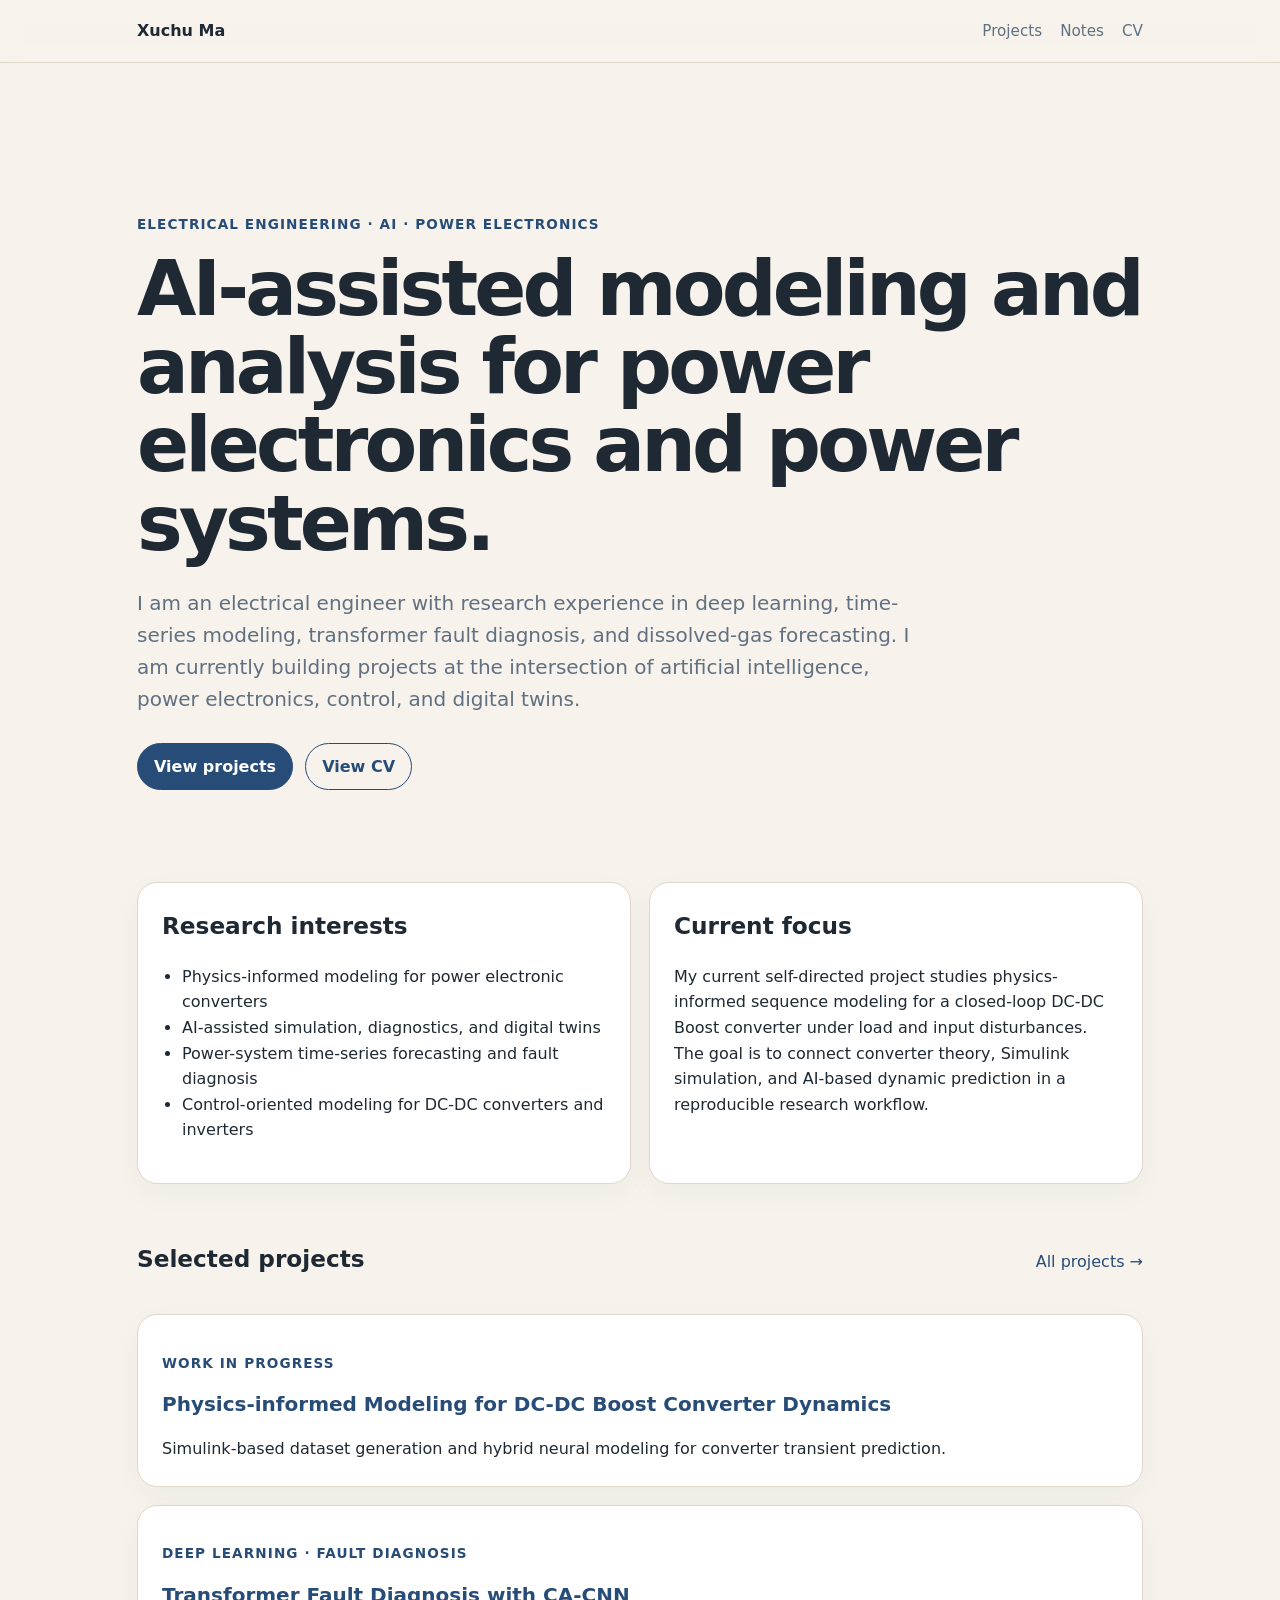
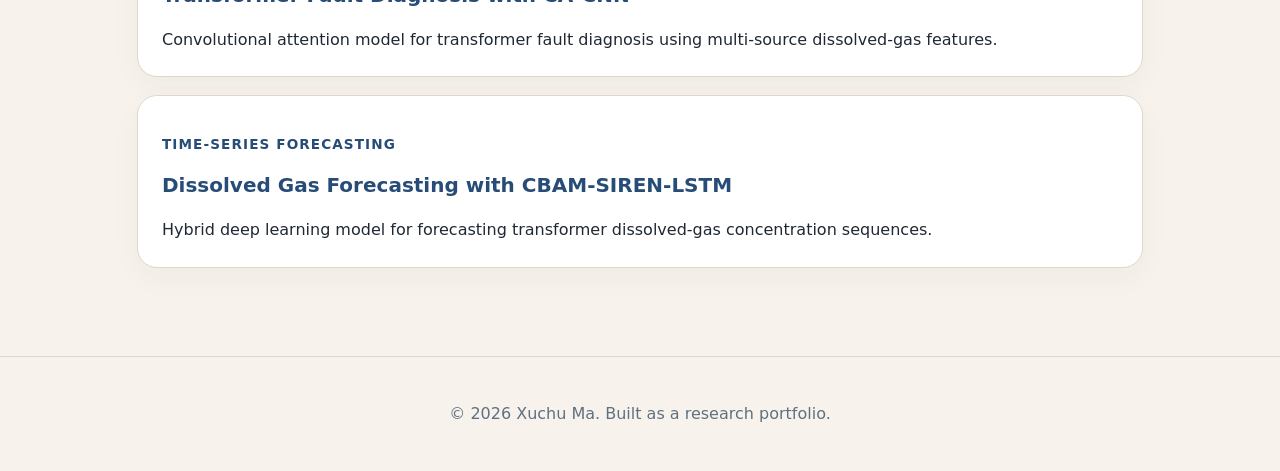
==== index.html @ ba83e2e1 "Add files via upload" ====
<!doctype html>
<html lang="en">
<head>
  <meta charset="utf-8" />
  <meta name="viewport" content="width=device-width, initial-scale=1" />
  <title>Xuchu Ma | Electrical Engineering & AI</title>
  <meta name="description" content="Xuchu Ma - Electrical engineering researcher working on AI for power electronics and power-system time-series modeling." />
  <link rel="stylesheet" href="assets/css/style.css" />
</head>
<body>
  <header class="site-header">
    <nav class="nav">
      <a class="brand" href="index.html">Xuchu Ma</a>
      <div class="nav-links">
        <a href="projects.html">Projects</a>
        <a href="notes.html">Notes</a>
        <a href="cv.html">CV</a>
      </div>
    </nav>
  </header>

  <main class="container">
    <section class="hero">
      <p class="eyebrow">Electrical Engineering · AI · Power Electronics</p>
      <h1>AI-assisted modeling and analysis for power electronics and power systems.</h1>
      <p class="lead">
        I am an electrical engineer with research experience in deep learning, time-series modeling,
        transformer fault diagnosis, and dissolved-gas forecasting. I am currently building projects at
        the intersection of artificial intelligence, power electronics, control, and digital twins.
      </p>
      <div class="cta-row">
        <a class="button" href="projects.html">View projects</a>
        <a class="button secondary" href="cv.html">View CV</a>
      </div>
    </section>

    <section class="grid two-col">
      <div class="card">
        <h2>Research interests</h2>
        <ul>
          <li>Physics-informed modeling for power electronic converters</li>
          <li>AI-assisted simulation, diagnostics, and digital twins</li>
          <li>Power-system time-series forecasting and fault diagnosis</li>
          <li>Control-oriented modeling for DC-DC converters and inverters</li>
        </ul>
      </div>
      <div class="card">
        <h2>Current focus</h2>
        <p>
          My current self-directed project studies physics-informed sequence modeling for a closed-loop
          DC-DC Boost converter under load and input disturbances. The goal is to connect converter theory,
          Simulink simulation, and AI-based dynamic prediction in a reproducible research workflow.
        </p>
      </div>
    </section>

    <section>
      <div class="section-header">
        <h2>Selected projects</h2>
        <a href="projects.html">All projects →</a>
      </div>
      <div class="project-list">
        <article class="project-card">
          <p class="tag">Work in progress</p>
          <h3><a href="projects/boost-pinn.html">Physics-informed Modeling for DC-DC Boost Converter Dynamics</a></h3>
          <p>Simulink-based dataset generation and hybrid neural modeling for converter transient prediction.</p>
        </article>
        <article class="project-card">
          <p class="tag">Deep learning · Fault diagnosis</p>
          <h3><a href="projects/transformer-ca-cnn.html">Transformer Fault Diagnosis with CA-CNN</a></h3>
          <p>Convolutional attention model for transformer fault diagnosis using multi-source dissolved-gas features.</p>
        </article>
        <article class="project-card">
          <p class="tag">Time-series forecasting</p>
          <h3><a href="projects/dga-forecasting.html">Dissolved Gas Forecasting with CBAM-SIREN-LSTM</a></h3>
          <p>Hybrid deep learning model for forecasting transformer dissolved-gas concentration sequences.</p>
        </article>
      </div>
    </section>
  </main>

  <footer class="footer">
    <p>© <span id="year"></span> Xuchu Ma. Built as a research portfolio.</p>
  </footer>
  <script>document.getElementById('year').textContent = new Date().getFullYear();</script>
</body>
</html>
---- assets/css/style.css ----
:root {
  --bg: #f7f3ec;
  --text: #1f2933;
  --muted: #607080;
  --card: #ffffff;
  --line: #ded7ca;
  --accent: #274c77;
  --accent-soft: #e2eaf2;
}

* { box-sizing: border-box; }
body {
  margin: 0;
  font-family: Inter, ui-sans-serif, system-ui, -apple-system, BlinkMacSystemFont, "Segoe UI", sans-serif;
  background: var(--bg);
  color: var(--text);
  line-height: 1.6;
}

a { color: var(--accent); text-decoration: none; }
a:hover { text-decoration: underline; }

.site-header {
  border-bottom: 1px solid var(--line);
  background: rgba(247, 243, 236, 0.92);
  position: sticky;
  top: 0;
  backdrop-filter: blur(10px);
}

.nav {
  max-width: 1050px;
  margin: 0 auto;
  padding: 18px 22px;
  display: flex;
  justify-content: space-between;
  align-items: center;
  gap: 20px;
}

.brand { font-weight: 700; color: var(--text); }
.nav-links { display: flex; gap: 18px; flex-wrap: wrap; }
.nav-links a { color: var(--muted); font-size: 0.95rem; }

.container {
  max-width: 1050px;
  margin: 0 auto;
  padding: 56px 22px;
}

.page { max-width: 900px; }
.article { max-width: 820px; }

.hero { padding: 50px 0 60px; }
.eyebrow, .tag {
  color: var(--accent);
  font-size: 0.85rem;
  font-weight: 700;
  text-transform: uppercase;
  letter-spacing: 0.08em;
}

h1 { font-size: clamp(2.2rem, 7vw, 4.8rem); line-height: 1.02; margin: 0 0 24px; letter-spacing: -0.05em; }
h2 { font-size: 1.45rem; margin-top: 0; }
h3 { font-size: 1.25rem; margin: 0 0 8px; }

.lead { font-size: 1.25rem; color: var(--muted); max-width: 790px; }
.lead.small { font-size: 1.08rem; }

.cta-row { display: flex; gap: 12px; margin-top: 28px; flex-wrap: wrap; }
.button {
  display: inline-block;
  padding: 10px 16px;
  border-radius: 999px;
  background: var(--accent);
  color: white;
  font-weight: 700;
  border: 1px solid var(--accent);
}
.button:hover { text-decoration: none; opacity: 0.92; }
.button.secondary { background: transparent; color: var(--accent); }

.grid { display: grid; gap: 18px; }
.two-col { grid-template-columns: repeat(2, minmax(0, 1fr)); }
.card, .project-card {
  background: var(--card);
  border: 1px solid var(--line);
  border-radius: 20px;
  padding: 24px;
  box-shadow: 0 10px 30px rgba(31, 41, 51, 0.04);
}

.section-header {
  display: flex;
  align-items: baseline;
  justify-content: space-between;
  gap: 20px;
  margin-top: 56px;
  margin-bottom: 18px;
}

.project-list { display: grid; gap: 18px; }
.project-card h2, .project-card h3 { margin-bottom: 8px; }
.project-card p:last-child { margin-bottom: 0; }

.footer {
  border-top: 1px solid var(--line);
  color: var(--muted);
  text-align: center;
  padding: 28px;
}

code {
  background: var(--accent-soft);
  padding: 0.15rem 0.35rem;
  border-radius: 6px;
}

section { margin: 32px 0; }
ul { padding-left: 1.25rem; }

@media (max-width: 760px) {
  .nav { align-items: flex-start; flex-direction: column; }
  .two-col { grid-template-columns: 1fr; }
  .container { padding-top: 36px; }
  .hero { padding-top: 20px; }
}
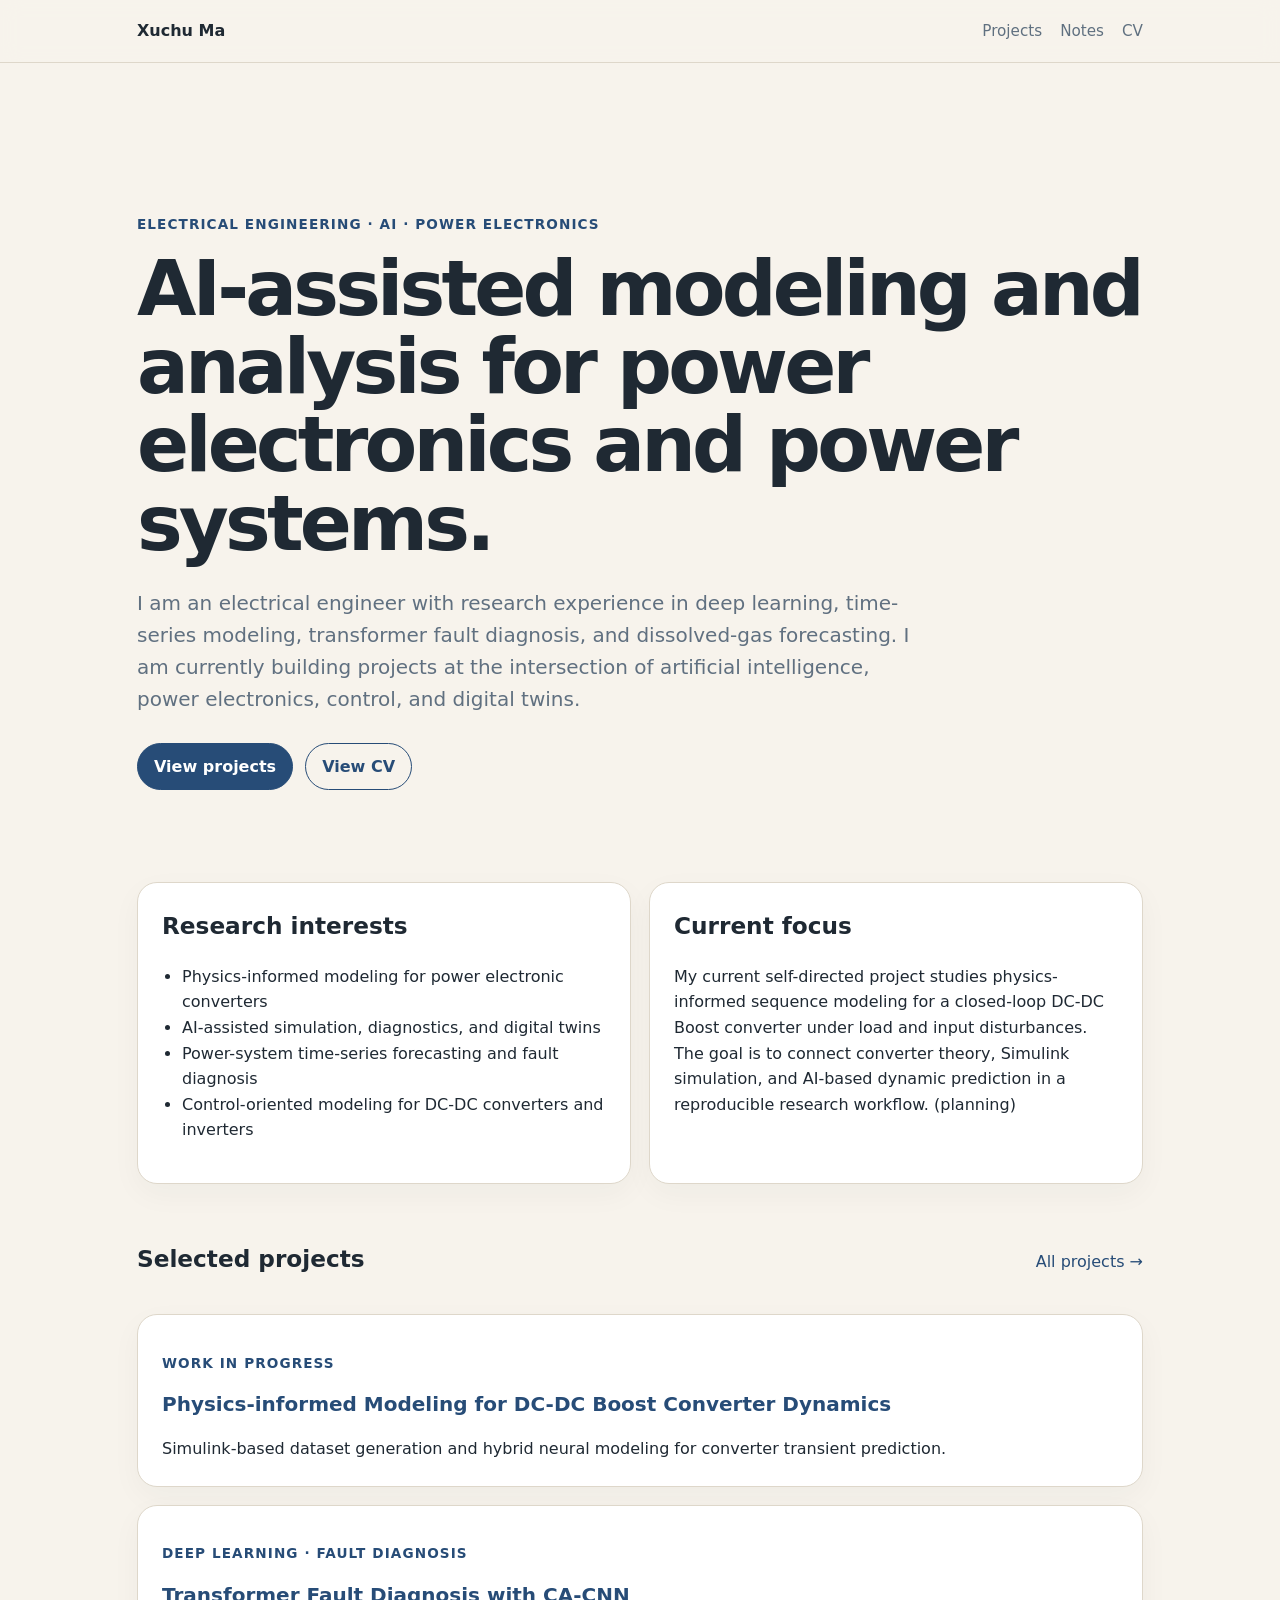
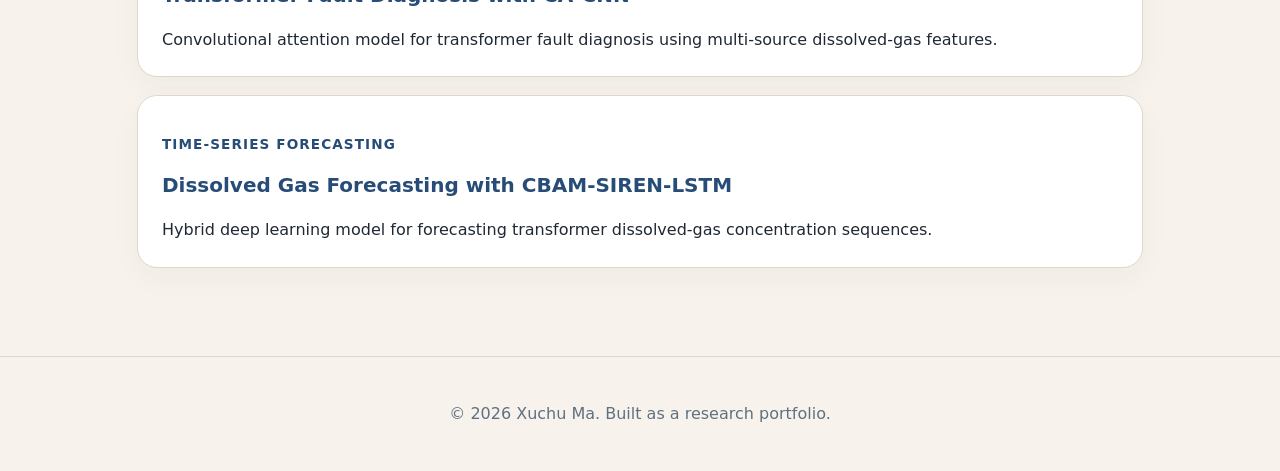
==== commit 33fdca82: "update homepage content" ====
--- a/index.html
+++ b/index.html
@@ -1,12 +1,15 @@
 <!doctype html>
 <html lang="en">
+
 <head>
   <meta charset="utf-8" />
   <meta name="viewport" content="width=device-width, initial-scale=1" />
   <title>Xuchu Ma | Electrical Engineering & AI</title>
-  <meta name="description" content="Xuchu Ma - Electrical engineering researcher working on AI for power electronics and power-system time-series modeling." />
+  <meta name="description"
+    content="Xuchu Ma - Electrical engineering researcher working on AI for power electronics and power-system." />
   <link rel="stylesheet" href="assets/css/style.css" />
 </head>
+
 <body>
   <header class="site-header">
     <nav class="nav">
@@ -49,7 +52,7 @@
         <p>
           My current self-directed project studies physics-informed sequence modeling for a closed-loop
           DC-DC Boost converter under load and input disturbances. The goal is to connect converter theory,
-          Simulink simulation, and AI-based dynamic prediction in a reproducible research workflow.
+          Simulink simulation, and AI-based dynamic prediction in a reproducible research workflow. (planning)
         </p>
       </div>
     </section>
@@ -68,7 +71,8 @@
         <article class="project-card">
           <p class="tag">Deep learning · Fault diagnosis</p>
           <h3><a href="projects/transformer-ca-cnn.html">Transformer Fault Diagnosis with CA-CNN</a></h3>
-          <p>Convolutional attention model for transformer fault diagnosis using multi-source dissolved-gas features.</p>
+          <p>Convolutional attention model for transformer fault diagnosis using multi-source dissolved-gas features.
+          </p>
         </article>
         <article class="project-card">
           <p class="tag">Time-series forecasting</p>
@@ -84,4 +88,5 @@
   </footer>
   <script>document.getElementById('year').textContent = new Date().getFullYear();</script>
 </body>
-</html>
+
+</html>
